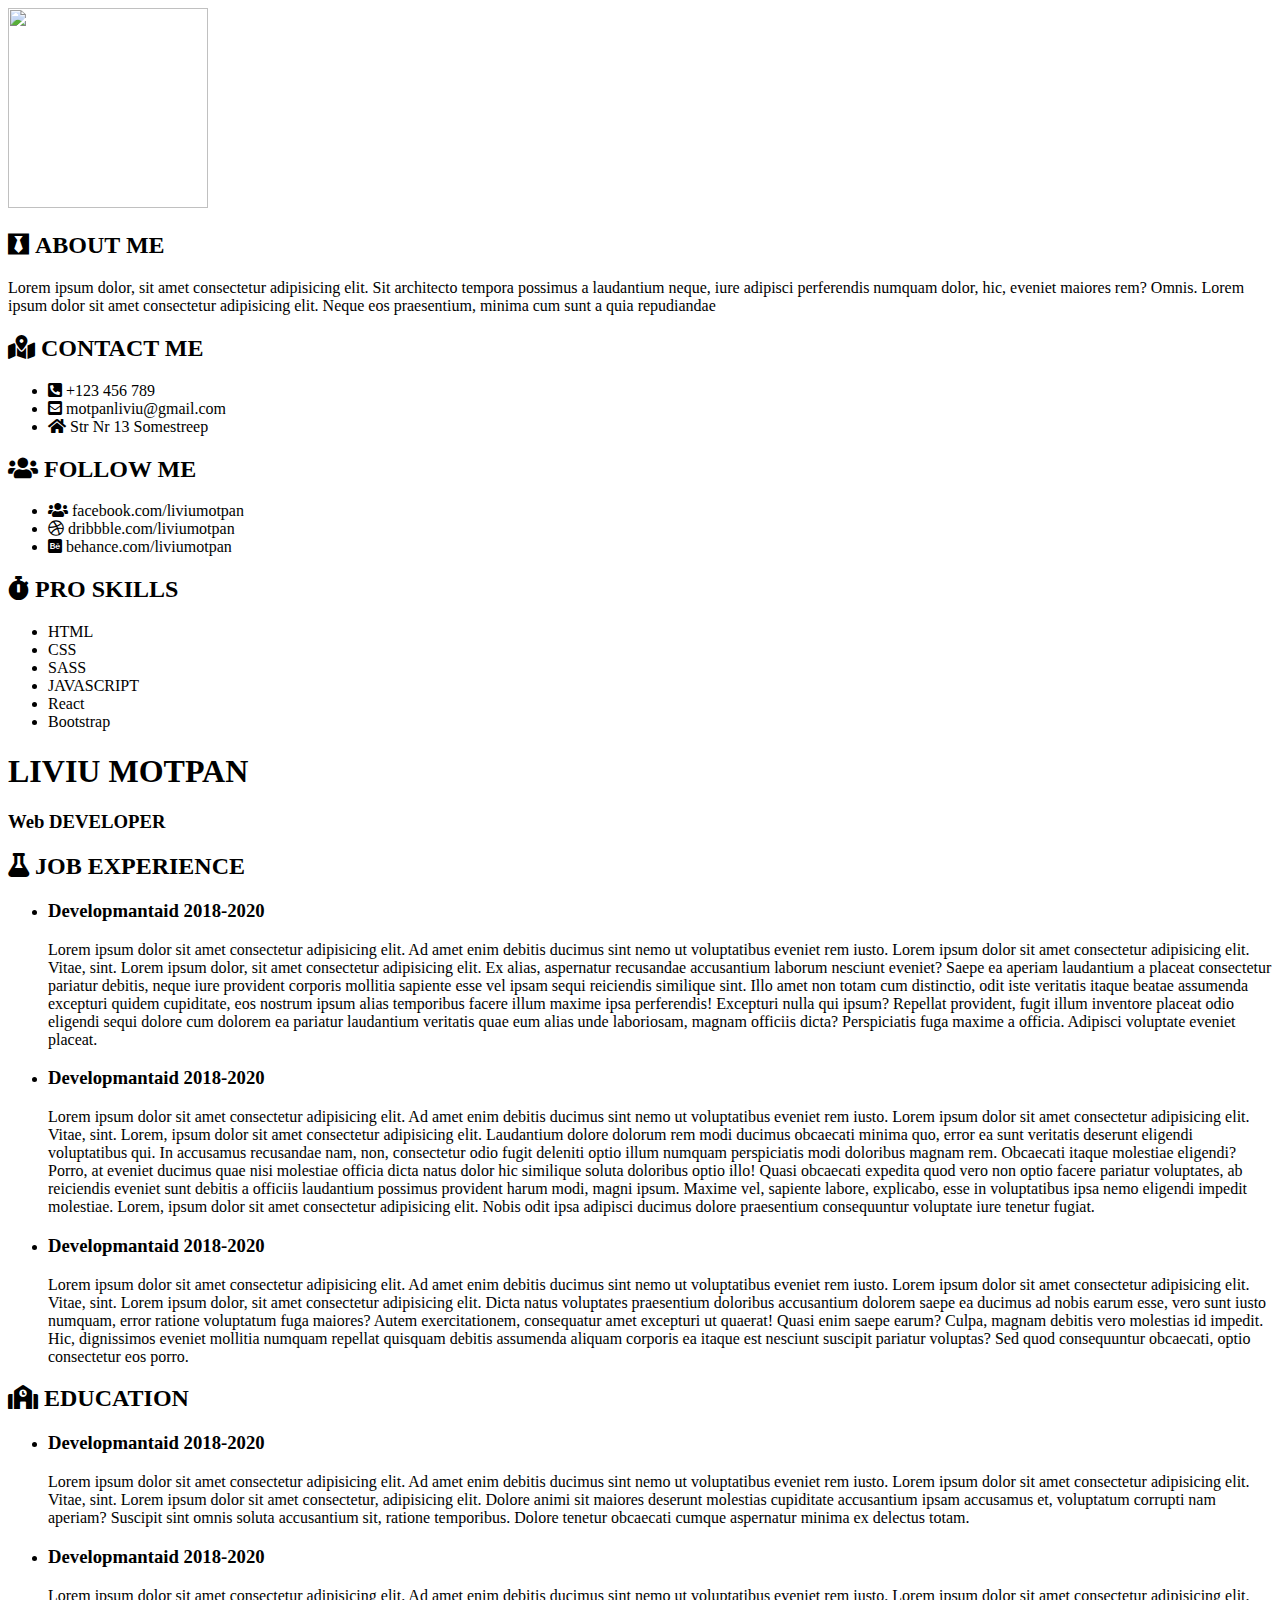
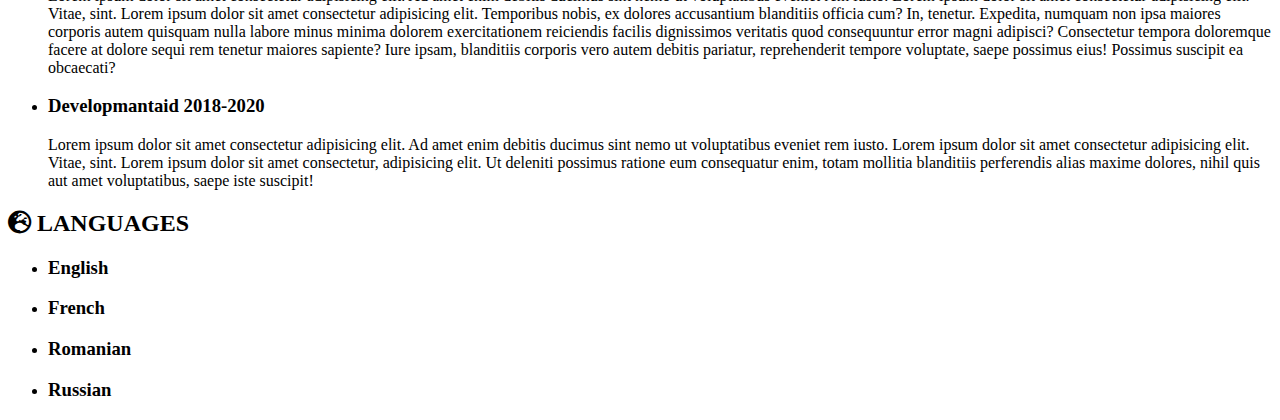
==== CV.html @ 14ce168e "Added CV.html to CV project" ====
<!DOCTYPE html>
<html lang="en">
<head>
  <meta charset="UTF-8">
  <meta http-equiv="X-UA-Compatible" content="IE=edge">
  <meta name="viewport" content="width=device-width, initial-scale=1.0">
  <link rel="preconnect" href="https://fonts.gstatic.com">
  <link href="https://fonts.googleapis.com/css2?family=Baloo+Tammudu+2&display=swap" rel="stylesheet">
  <link rel="stylesheet" href="https://cdnjs.cloudflare.com/ajax/libs/font-awesome/5.15.3/css/all.min.css" referrerpolicy="no-referrer" />
  <title>Document</title>
</head>
<body>
  <div class="part-1">
    <img src="./logo.jpg" width="200" height="200" alt="">
    <section class="about">
      <h2><i class="fab fa-black-tie"></i> <strong>ABOUT ME</strong></h2>
      <p>Lorem ipsum dolor, sit amet consectetur adipisicing elit. Sit architecto tempora possimus a laudantium neque, iure adipisci perferendis numquam dolor, hic, eveniet maiores rem? Omnis. Lorem ipsum dolor sit amet consectetur adipisicing elit. Neque eos praesentium, minima cum sunt a quia repudiandae</p>
    </section>
    <section class="contact">
      <h2><i class="fas fa-map-marked-alt"></i> <strong>CONTACT ME</strong></h2>
      <ul>
        <li><i class="fas fa-phone-square-alt"></i> <span>+123 456 789</span></li>
        <li><i class="fas fa-envelope-square"></i> <span>motpanliviu@gmail.com</span></li>
        <li><i class="fas fa-home"></i> <span>Str Nr 13 Somestreep</span></li>
      </ul>
    </section>
    <section class="follow">
      <h2><i class="fas fa-users"></i> <strong>FOLLOW ME</strong></h2>
      <ul>
        <li><i class="fas fa-users"></i> <a>facebook.com/liviumotpan</a></li>
        <li><i class="fab fa-dribbble"></i> <a>dribbble.com/liviumotpan</a></li>
        <li><i class="fab fa-behance-square"></i> <a>behance.com/liviumotpan</a></li>
      </ul>
    </section>
    <section class="skills">
      <h2><i class="fas fa-stopwatch"></i> <strong>PRO SKILLS</strong></h2>
      <ul>
        <li>
          HTML
          <div class="skill skill-html">
            <div class="active"></div>
            <div class="inactive"></div>
          </div>
        </li>
        <li>
          CSS
          <div class="skill-css skill">
            <div class="active"></div>
            <div class="inactive"></div>
          </div>
        </li>
        <li>
          SASS
          <div class="skill-sass skill">
            <div class="active"></div>
            <div class="inactive"></div>
          </div>
        </li>
        <li>
          JAVASCRIPT
          <div class="skill-js skill">
            <div class="active"></div>
            <div class="inactive"></div>
          </div>
        </li>
        <li>
          React
          <div class="skill-react skill">
            <div class="active"></div>
            <div class="inactive"></div>
          </div>
        </li>
        <li>
          Bootstrap
          <div class="skill-bootstrap skill">
            <div class="active"></div>
            <div class="inactive"></div>
          </div>
        </li>
      </ul>
    </section>
  </div>
  <div class="part-2">
    <header class="name-job">
      <h1>LIVIU MOTPAN</h1>
      <h3>Web DEVELOPER</h3>
    </header>
    <section class="experiences">
      <h2><i class="fas fa-flask"></i> <strong>JOB EXPERIENCE</strong></h2>
      <ul>
        <li>
          <div class="job">
            <h3><span>Developmantaid</span> 2018-2020</h3>
            <p>Lorem ipsum dolor sit amet consectetur adipisicing elit. Ad amet enim debitis ducimus sint nemo ut voluptatibus eveniet rem iusto. Lorem ipsum dolor sit amet consectetur adipisicing elit. Vitae, sint. Lorem ipsum dolor, sit amet consectetur adipisicing elit. Ex alias, aspernatur recusandae accusantium laborum nesciunt eveniet? Saepe ea aperiam laudantium a placeat consectetur pariatur debitis, neque iure provident corporis mollitia sapiente esse vel ipsam sequi reiciendis similique sint. Illo amet non totam cum distinctio, odit iste veritatis itaque beatae assumenda excepturi quidem cupiditate, eos nostrum ipsum alias temporibus facere illum maxime ipsa perferendis! Excepturi nulla qui ipsum? Repellat provident, fugit illum inventore placeat odio eligendi sequi dolore cum dolorem ea pariatur laudantium veritatis quae eum alias unde laboriosam, magnam officiis dicta? Perspiciatis fuga maxime a officia. Adipisci voluptate eveniet placeat.</p>
          </div>
        </li>
        <li>
          <div class="job">
            <h3><span>Developmantaid</span> 2018-2020</h3>
            <p>Lorem ipsum dolor sit amet consectetur adipisicing elit. Ad amet enim debitis ducimus sint nemo ut voluptatibus eveniet rem iusto. Lorem ipsum dolor sit amet consectetur adipisicing elit. Vitae, sint. Lorem, ipsum dolor sit amet consectetur adipisicing elit. Laudantium dolore dolorum rem modi ducimus obcaecati minima quo, error ea sunt veritatis deserunt eligendi voluptatibus qui. In accusamus recusandae nam, non, consectetur odio fugit deleniti optio illum numquam perspiciatis modi doloribus magnam rem. Obcaecati itaque molestiae eligendi? Porro, at eveniet ducimus quae nisi molestiae officia dicta natus dolor hic similique soluta doloribus optio illo! Quasi obcaecati expedita quod vero non optio facere pariatur voluptates, ab reiciendis eveniet sunt debitis a officiis laudantium possimus provident harum modi, magni ipsum. Maxime vel, sapiente labore, explicabo, esse in voluptatibus ipsa nemo eligendi impedit molestiae. Lorem, ipsum dolor sit amet consectetur adipisicing elit. Nobis odit ipsa adipisci ducimus dolore praesentium consequuntur voluptate iure tenetur fugiat.</p>
          </div>
        </li>
        <li>
          <div class="job">
            <h3><span>Developmantaid</span> 2018-2020</h3>
            <p>Lorem ipsum dolor sit amet consectetur adipisicing elit. Ad amet enim debitis ducimus sint nemo ut voluptatibus eveniet rem iusto. Lorem ipsum dolor sit amet consectetur adipisicing elit. Vitae, sint. Lorem ipsum dolor, sit amet consectetur adipisicing elit. Dicta natus voluptates praesentium doloribus accusantium dolorem saepe ea ducimus ad nobis earum esse, vero sunt iusto numquam, error ratione voluptatum fuga maiores? Autem exercitationem, consequatur amet excepturi ut quaerat! Quasi enim saepe earum? Culpa, magnam debitis vero molestias id impedit. Hic, dignissimos eveniet mollitia numquam repellat quisquam debitis assumenda aliquam corporis ea itaque est nesciunt suscipit pariatur voluptas? Sed quod consequuntur obcaecati, optio consectetur eos porro.</p>
          </div>
        </li>
      </ul>
    </section>
    <section class="education">
      <h2><i class="fas fa-school"></i> <strong>EDUCATION</strong></h2>
      <ul>
        <li>
          <div class="job">
            <h3><span>Developmantaid</span> 2018-2020</h3>
            <p>Lorem ipsum dolor sit amet consectetur adipisicing elit. Ad amet enim debitis ducimus sint nemo ut voluptatibus eveniet rem iusto. Lorem ipsum dolor sit amet consectetur adipisicing elit. Vitae, sint. Lorem ipsum dolor sit amet consectetur, adipisicing elit. Dolore animi sit maiores deserunt molestias cupiditate accusantium ipsam accusamus et, voluptatum corrupti nam aperiam? Suscipit sint omnis soluta accusantium sit, ratione temporibus. Dolore tenetur obcaecati cumque aspernatur minima ex delectus totam.</p>
          </div>
        </li>
        <li>
          <div class="job">
            <h3><span>Developmantaid</span> 2018-2020</h3>
            <p>Lorem ipsum dolor sit amet consectetur adipisicing elit. Ad amet enim debitis ducimus sint nemo ut voluptatibus eveniet rem iusto. Lorem ipsum dolor sit amet consectetur adipisicing elit. Vitae, sint. Lorem ipsum dolor sit amet consectetur adipisicing elit. Temporibus nobis, ex dolores accusantium blanditiis officia cum? In, tenetur. Expedita, numquam non ipsa maiores corporis autem quisquam nulla labore minus minima dolorem exercitationem reiciendis facilis dignissimos veritatis quod consequuntur error magni adipisci? Consectetur tempora doloremque facere at dolore sequi rem tenetur maiores sapiente? Iure ipsam, blanditiis corporis vero autem debitis pariatur, reprehenderit tempore voluptate, saepe possimus eius! Possimus suscipit ea obcaecati?</p>
          </div>
        </li>
        <li>
          <div class="job">
            <h3><span>Developmantaid</span> 2018-2020</h3>
            <p>Lorem ipsum dolor sit amet consectetur adipisicing elit. Ad amet enim debitis ducimus sint nemo ut voluptatibus eveniet rem iusto. Lorem ipsum dolor sit amet consectetur adipisicing elit. Vitae, sint. Lorem ipsum dolor sit amet consectetur, adipisicing elit. Ut deleniti possimus ratione eum consequatur enim, totam mollitia blanditiis perferendis alias maxime dolores, nihil quis aut amet voluptatibus, saepe iste suscipit!</p>
          </div>
        </li>
      </ul>
    </section>
    <section class="languages">
      <h2><i class="fas fa-globe-europe"></i> <strong>LANGUAGES</strong></h2>
      <ul>
        <li>
          <div class="language-english language">
            <h3>English</h3>
            <div class="bar">
              <div class="active"></div>
              <div class="inactive"></div>
            </div>
          </div>
        </li>
        <li>
          <div class="language-french language">
            <h3>French</h3>
            <div class="bar">
              <div class="active"></div>
              <div class="inactive"></div>
            </div>
          </div>
        </li>
        <li>
          <div class="language-romanian language">
            <h3>Romanian</h3>
            <div class="bar">
              <div class="active"></div>
              <div class="inactive"></div>
            </div>
          </div>
        </li>
        <li>
          <div class="language-russian language">
            <h3>Russian</h3>
            <div class="bar">
              <div class="active"></div>
              <div class="inactive"></div>
            </div>
          </div>
        </li>
      </ul>
    </section>
  </div>
</body>
</html>
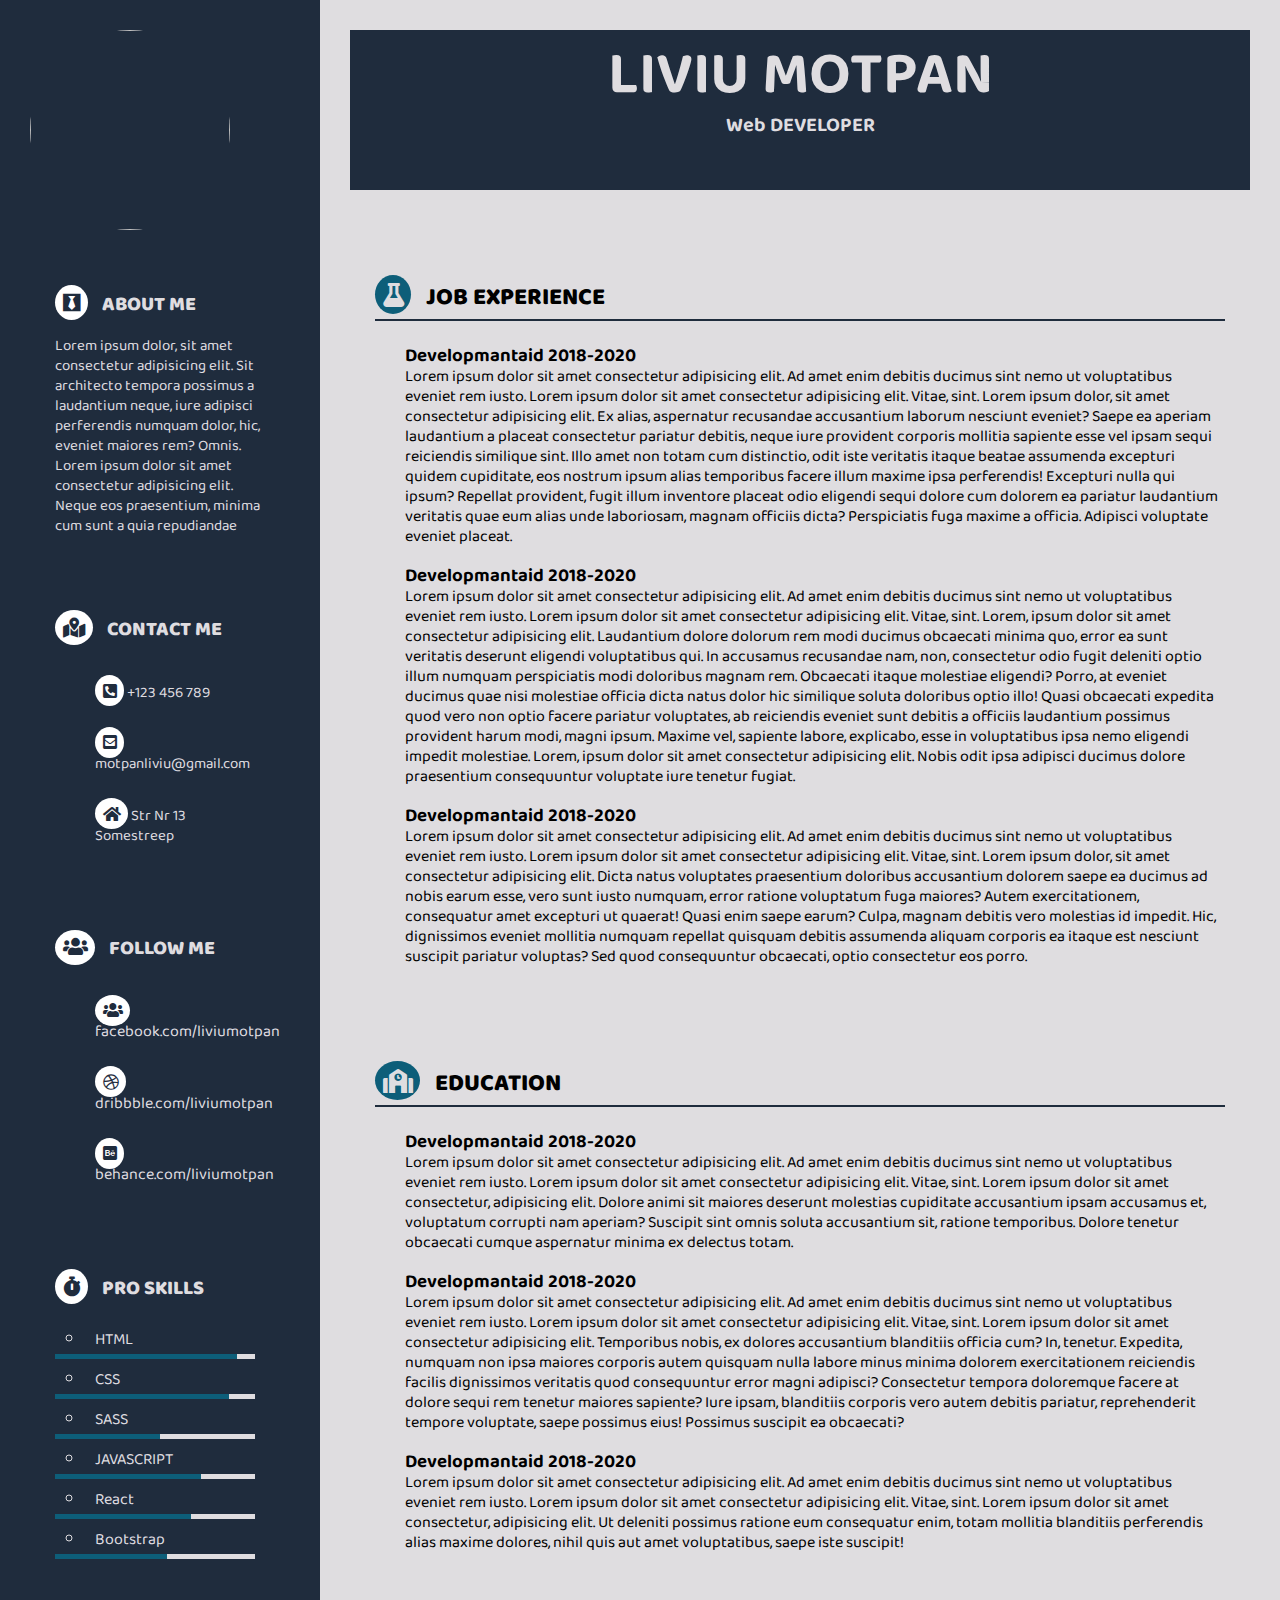
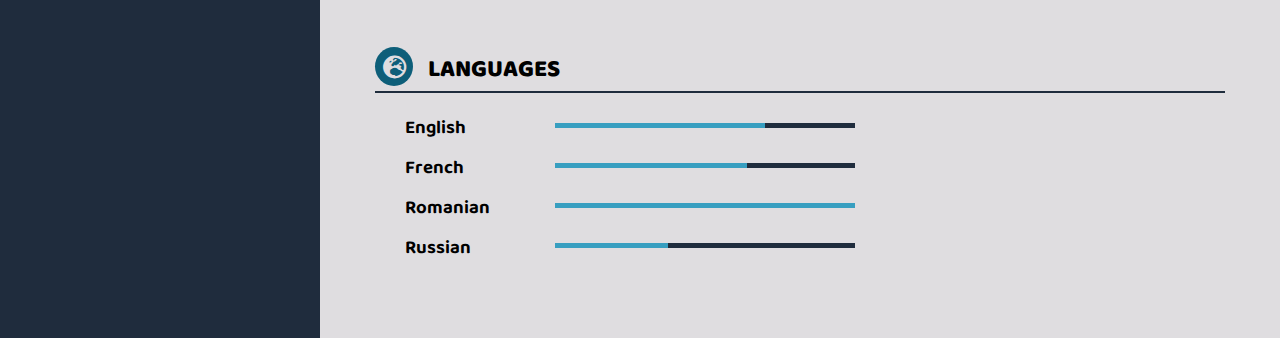
==== commit 5e4e898c: "Modified CV.html and Added a new file to project" ====
--- a/CV.html
+++ b/CV.html
@@ -5,6 +5,7 @@
   <meta http-equiv="X-UA-Compatible" content="IE=edge">
   <meta name="viewport" content="width=device-width, initial-scale=1.0">
   <link rel="preconnect" href="https://fonts.gstatic.com">
+  <link rel="stylesheet" href="style.css">
   <link href="https://fonts.googleapis.com/css2?family=Baloo+Tammudu+2&display=swap" rel="stylesheet">
   <link rel="stylesheet" href="https://cdnjs.cloudflare.com/ajax/libs/font-awesome/5.15.3/css/all.min.css" referrerpolicy="no-referrer" />
   <title>Document</title>
--- a/style.css
+++ b/style.css
@@ -0,0 +1,149 @@
+* {
+  margin: 0;
+  padding: 0;
+  box-sizing: border-box;
+}
+
+body {
+  display: flex;
+  font-family: 'Baloo Tammudu 2', cursive;
+  line-height: 20px;
+}
+
+.part-1 {
+  width: 25%;
+  padding: 30px;
+  background-color: #1F2C3D;
+  color: #DFDDE0;
+}
+.part-2 {
+  width: 75%;
+  background: #DFDDE0;
+  padding: 30px;
+}
+img {
+  border-radius: 50%;
+}
+.part-1 i {
+  background: white;
+  padding: 7.5px;
+  border-radius: 50%;
+  color: #1F2C3D;
+}
+section h2 strong {
+  padding: 10px;
+}
+.about h2 {
+  width: 80%;
+}
+section {
+  padding: 25px;
+}
+section h2 {
+  padding: 20px 0;
+}
+
+.part-1 p ,.part-1 span {
+  font-size: 15px;
+}
+ ul {
+  padding: 0 0 0 30px;
+  list-style: none;
+}
+.part-1 ul li {
+  padding: 10px;
+}
+.part-1 h2 {
+  font-size: 20px;
+}
+.skills ul {
+  list-style: circle;
+}
+.skill {
+  display: flex;
+  width: 200px;
+  height: 5px;
+  background-color: #DFDDE0;
+  float: right;
+}
+.skill-html .active {
+  width: 182px;
+  background-color: #0D5E79;
+}
+.skill-css .active {
+  width: 174px;
+  background-color: #0D5E79;
+}
+.skill-sass .active {
+  width: 105px;
+  background-color: #0D5E79;
+}
+.skill-js .active {
+  width: 146px;
+  background-color: #0D5E79;
+}
+.skill-react .active {
+  width: 136px;
+  background-color: #0D5E79;
+}
+.skill-bootstrap .active {
+  width: 112px;
+  background-color: #0D5E79;
+}
+.name-job {
+  background-color: #1F2C3D;
+  padding: 50px;
+  color: #DFDDE0;
+  text-align: center;
+  margin-bottom: 40px;
+}
+.name-job h1 {
+  font-size: 60px;
+  margin-bottom: 20px;
+}
+.name-job h3 {
+  font-size: 20px;
+}
+.part-2 i {
+  background-color: #0D5E79;
+  padding: 7.5px;
+  color: #DFDDE0;
+  border-radius: 50%;
+}
+.part-2 section h2 {
+  border-bottom: 2px solid #1F2C3D;
+  padding-bottom: 5px;
+  margin-bottom: 30px;
+}
+
+.part-2 ul li {
+  margin-bottom: 20px;
+  list-style: none;
+}
+.languages .language .bar{
+  background: #1F2C3D;
+  display: flex;
+  width: 300px;
+  height: 5px;
+}
+.language {
+  display: flex;
+}
+.language h3 {
+  width: 150px;
+}
+.language .active{
+  background-color: #379ec0;
+}
+.language-english .active{
+  width: 210px;
+}
+.language-french .active{
+  width: 192px;
+}
+.language-romanian .active{
+  width: 300px;
+}
+.language-russian .active{
+  width: 113px;
+}
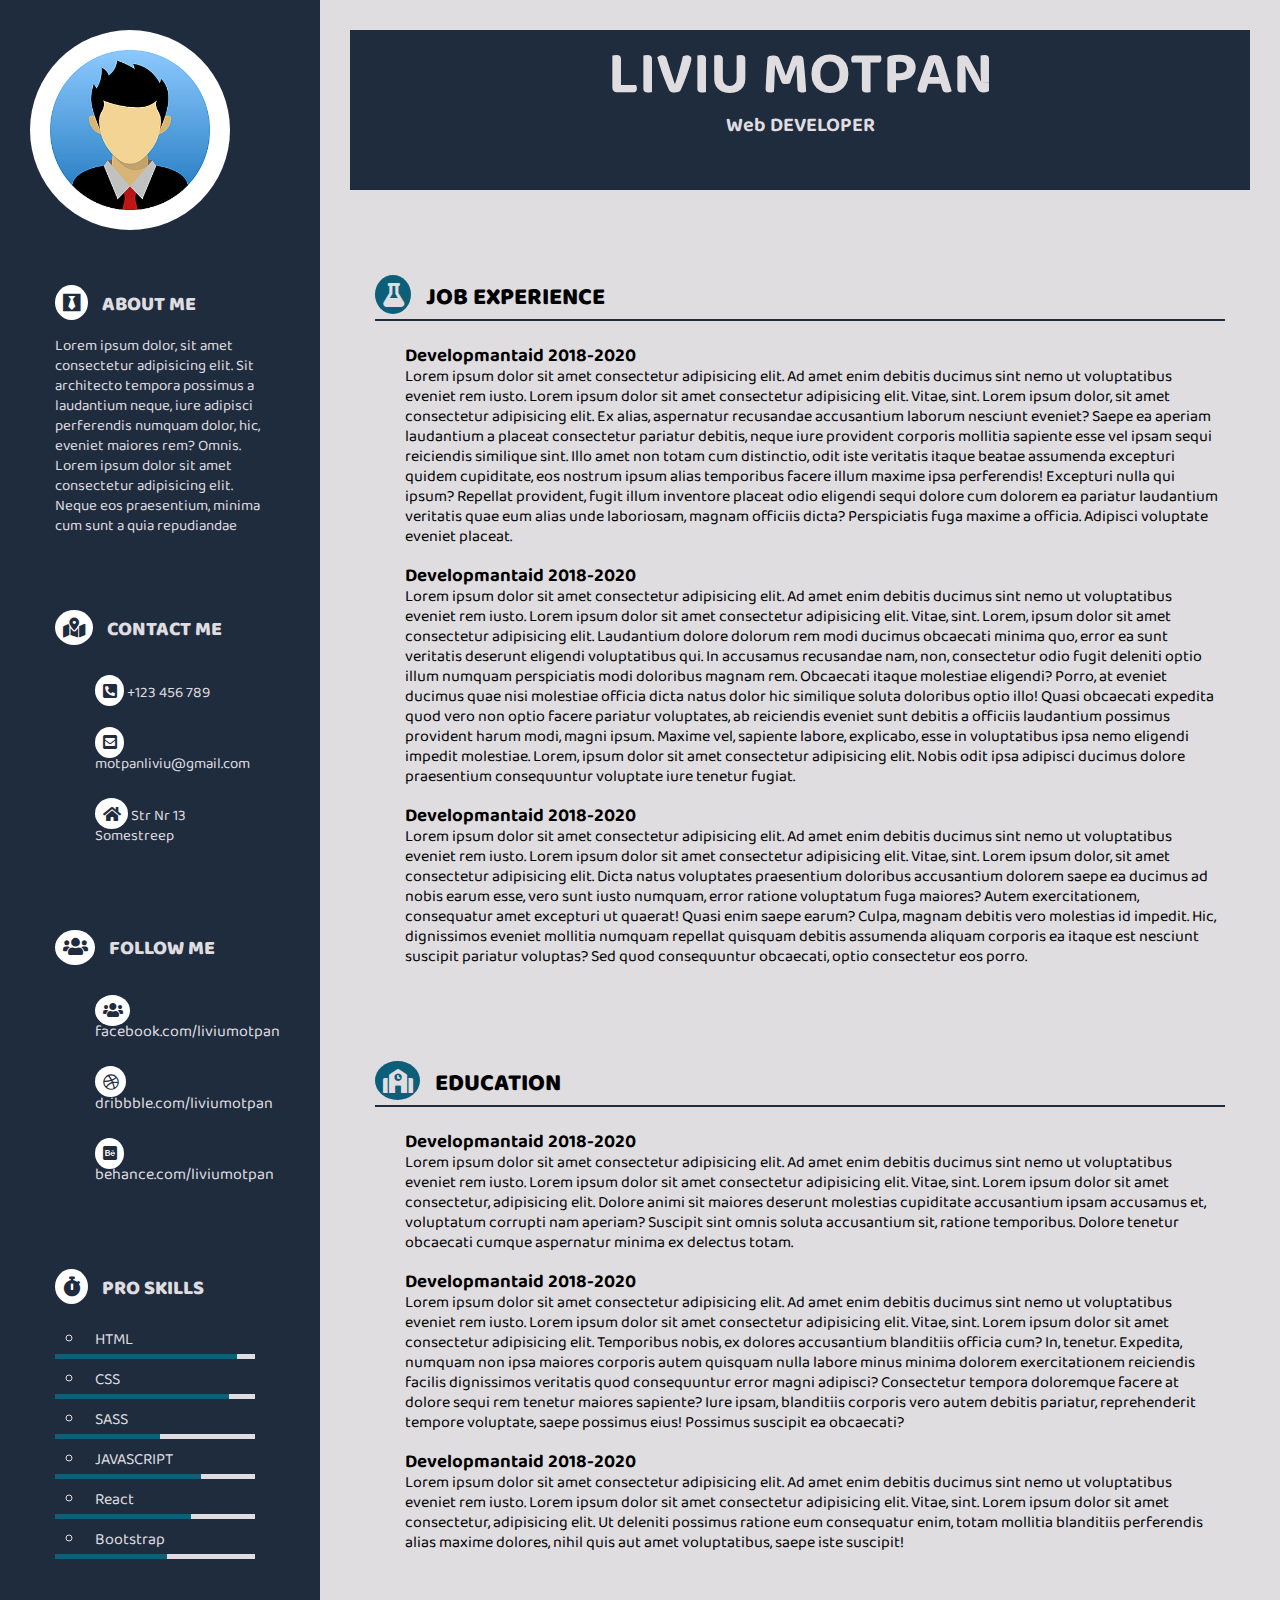
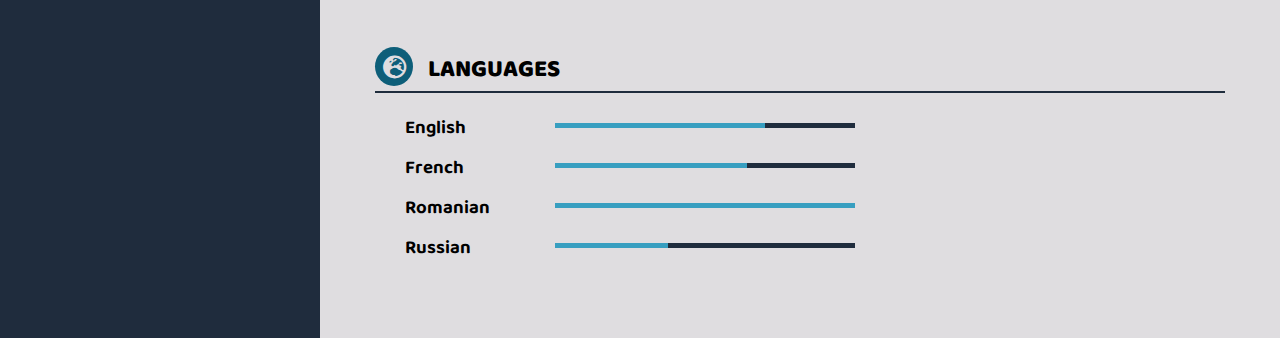
==== commit 0c5e4b16: "Corected the inline styinling." ====
--- a/CV.html
+++ b/CV.html
@@ -12,7 +12,7 @@
 </head>
 <body>
   <div class="part-1">
-    <img src="./logo.jpg" width="200" height="200" alt="">
+    <img src="./logo.jpg" alt="">
     <section class="about">
       <h2><i class="fab fa-black-tie"></i> <strong>ABOUT ME</strong></h2>
       <p>Lorem ipsum dolor, sit amet consectetur adipisicing elit. Sit architecto tempora possimus a laudantium neque, iure adipisci perferendis numquam dolor, hic, eveniet maiores rem? Omnis. Lorem ipsum dolor sit amet consectetur adipisicing elit. Neque eos praesentium, minima cum sunt a quia repudiandae</p>
--- a/style.css
+++ b/style.css
@@ -2,6 +2,11 @@
   margin: 0;
   padding: 0;
   box-sizing: border-box;
+}
+
+img {
+  width: 200px;
+  height:200px;
 }
 
 body {
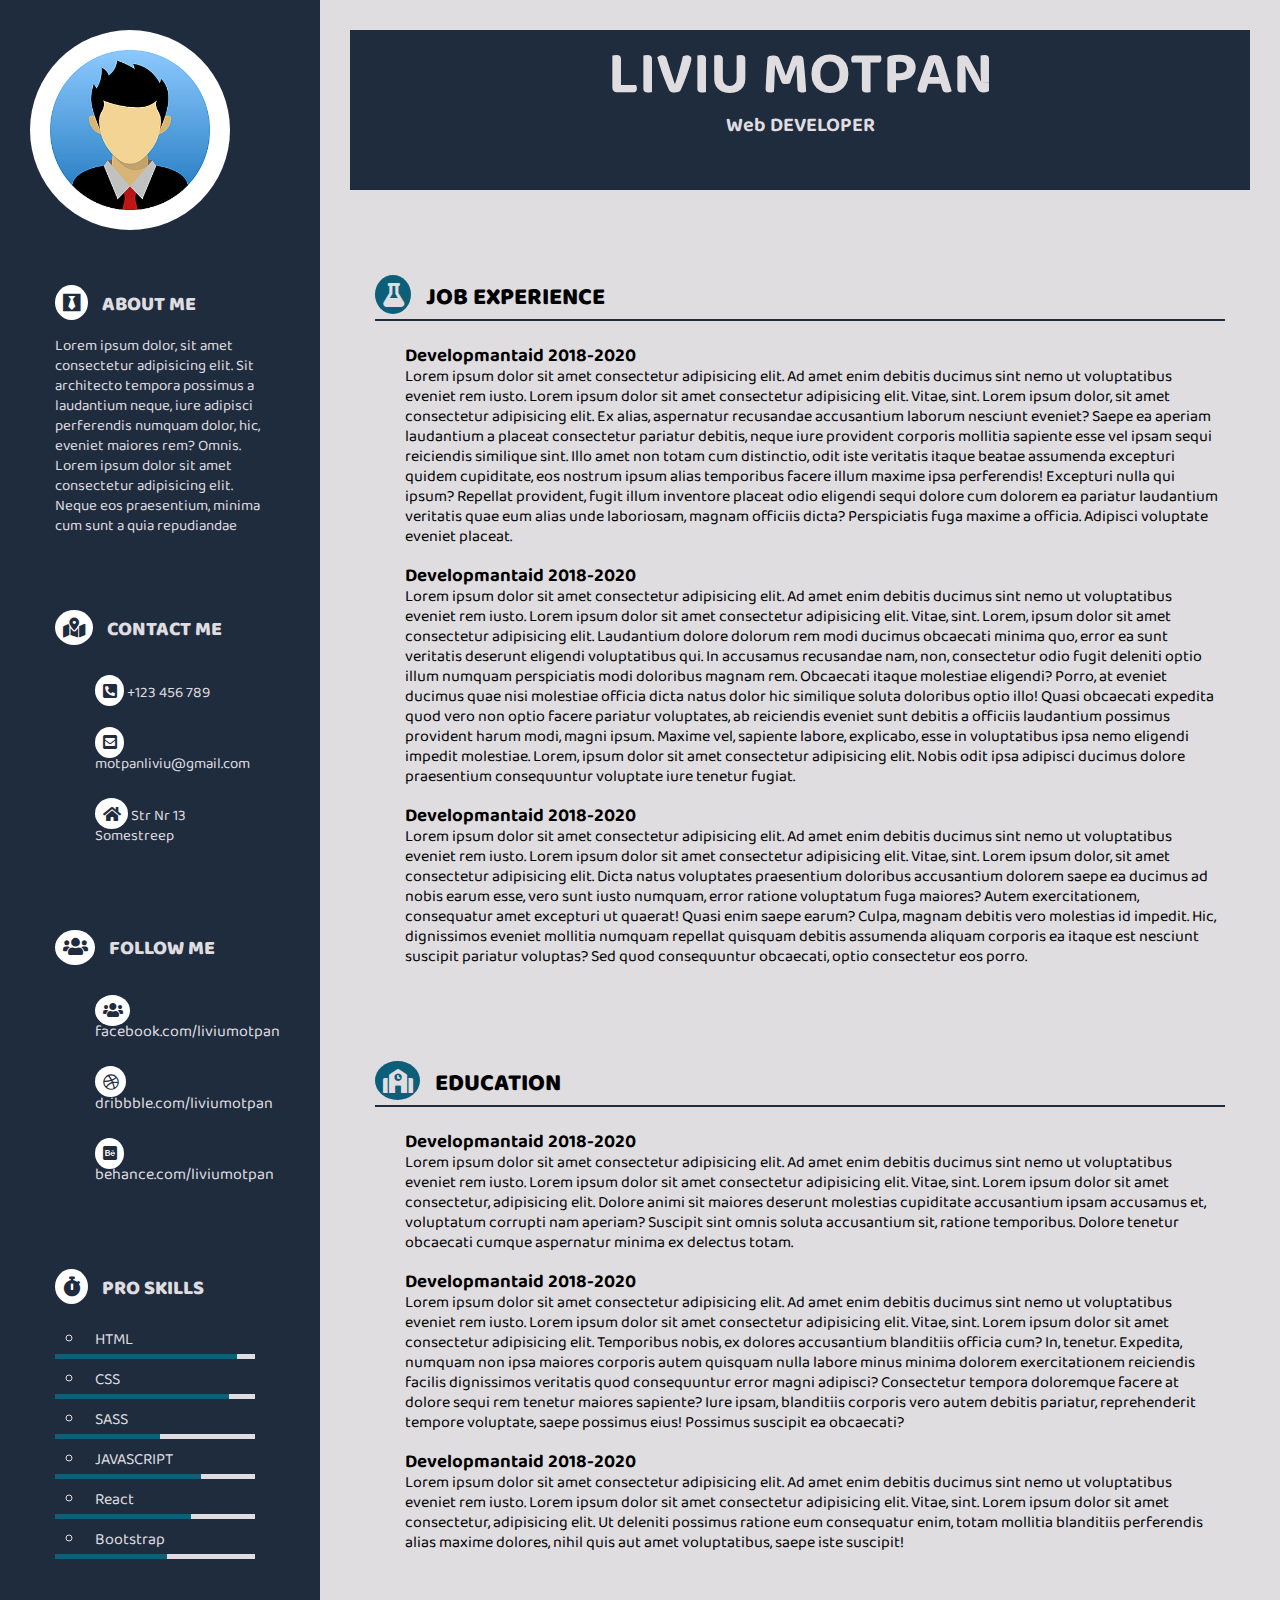
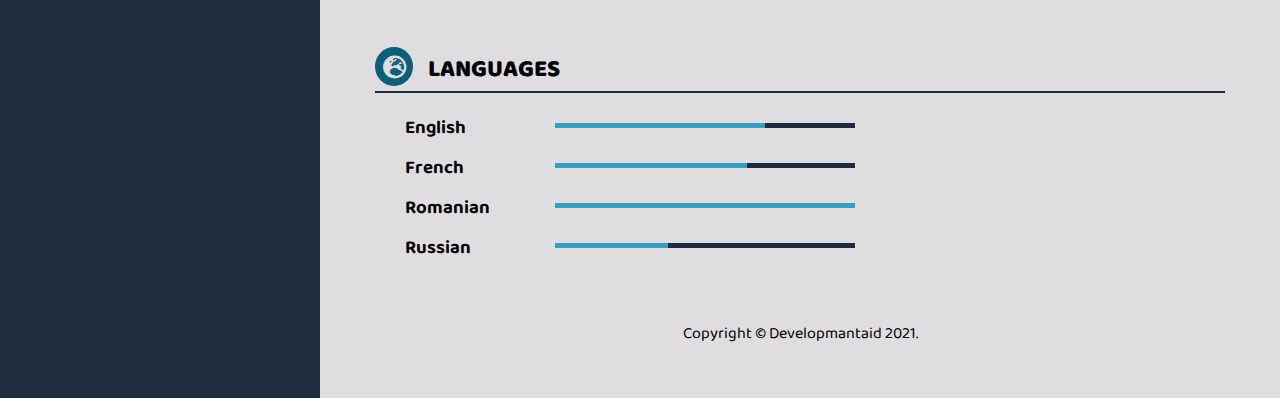
==== commit ae6ea644: "Added footer to the project" ====
--- a/CV.html
+++ b/CV.html
@@ -173,6 +173,9 @@
         </li>
       </ul>
     </section>
+    <footer>
+      <p>Copyright &copy; Developmantaid 2021.</p>
+    </footer>
   </div>
 </body>
 </html>
--- a/style.css
+++ b/style.css
@@ -152,3 +152,7 @@
 .language-russian .active{
   width: 113px;
 }
+footer {
+  padding: 20px;
+  text-align: center;
+}
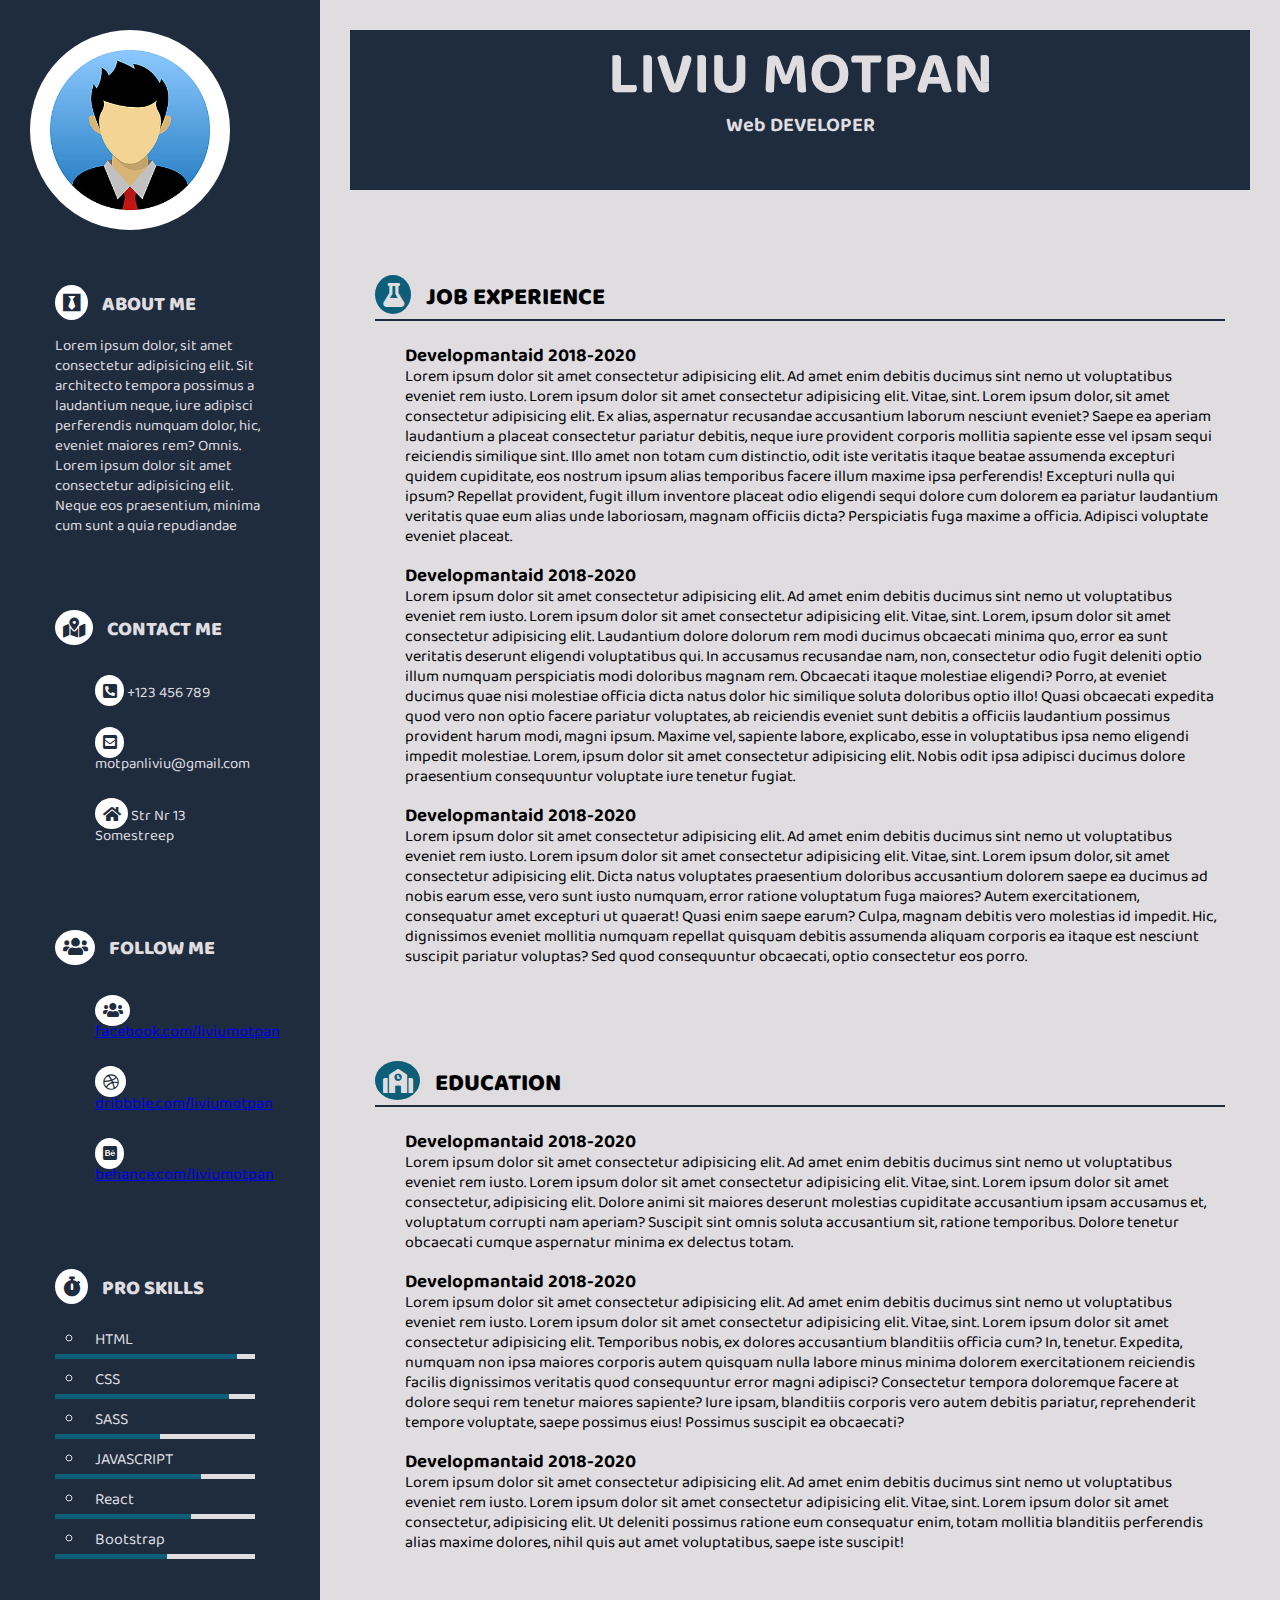
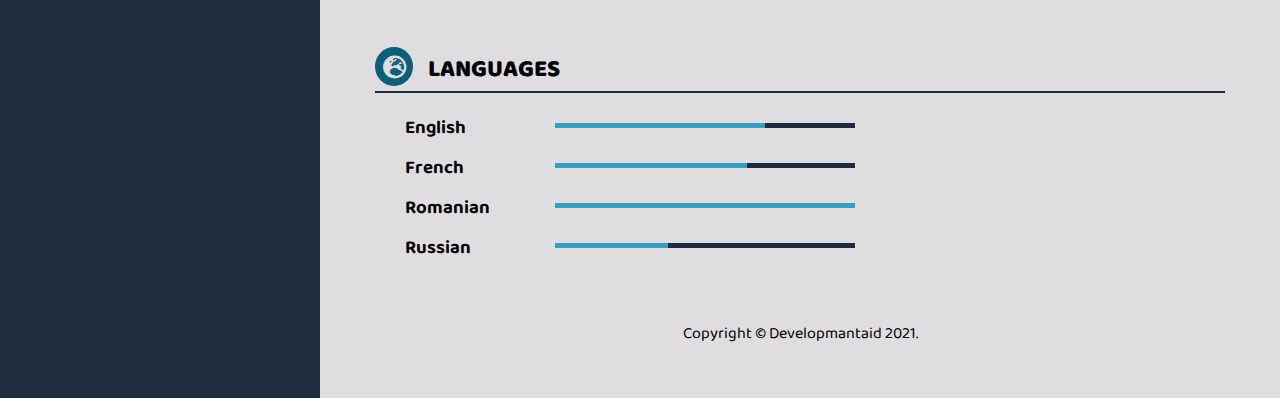
==== commit 69401381: "Puted the links in CV." ====
--- a/CV.html
+++ b/CV.html
@@ -8,7 +8,7 @@
   <link rel="stylesheet" href="style.css">
   <link href="https://fonts.googleapis.com/css2?family=Baloo+Tammudu+2&display=swap" rel="stylesheet">
   <link rel="stylesheet" href="https://cdnjs.cloudflare.com/ajax/libs/font-awesome/5.15.3/css/all.min.css" referrerpolicy="no-referrer" />
-  <title>Document</title>
+  <title>CV</title>
 </head>
 <body>
   <div class="part-1">
@@ -28,9 +28,9 @@
     <section class="follow">
       <h2><i class="fas fa-users"></i> <strong>FOLLOW ME</strong></h2>
       <ul>
-        <li><i class="fas fa-users"></i> <a>facebook.com/liviumotpan</a></li>
-        <li><i class="fab fa-dribbble"></i> <a>dribbble.com/liviumotpan</a></li>
-        <li><i class="fab fa-behance-square"></i> <a>behance.com/liviumotpan</a></li>
+        <li><i class="fas fa-users"></i> <a href="https://www.facebook.com/d">facebook.com/liviumotpan</a></li>
+        <li><i class="fab fa-dribbble"></i> <a href="https://dribbble.com/">dribbble.com/liviumotpan</a></li>
+        <li><i class="fab fa-behance-square"></i> <a href="https://www.behance.net/">behance.com/liviumotpan</a></li>
       </ul>
     </section>
     <section class="skills">
--- a/style.css
+++ b/style.css
@@ -4,15 +4,15 @@
   box-sizing: border-box;
 }
 
-img {
-  width: 200px;
-  height:200px;
-}
-
 body {
   display: flex;
   font-family: 'Baloo Tammudu 2', cursive;
   line-height: 20px;
+}
+
+img {
+  width: 200px;
+  height:200px;
 }
 
 .part-1 {
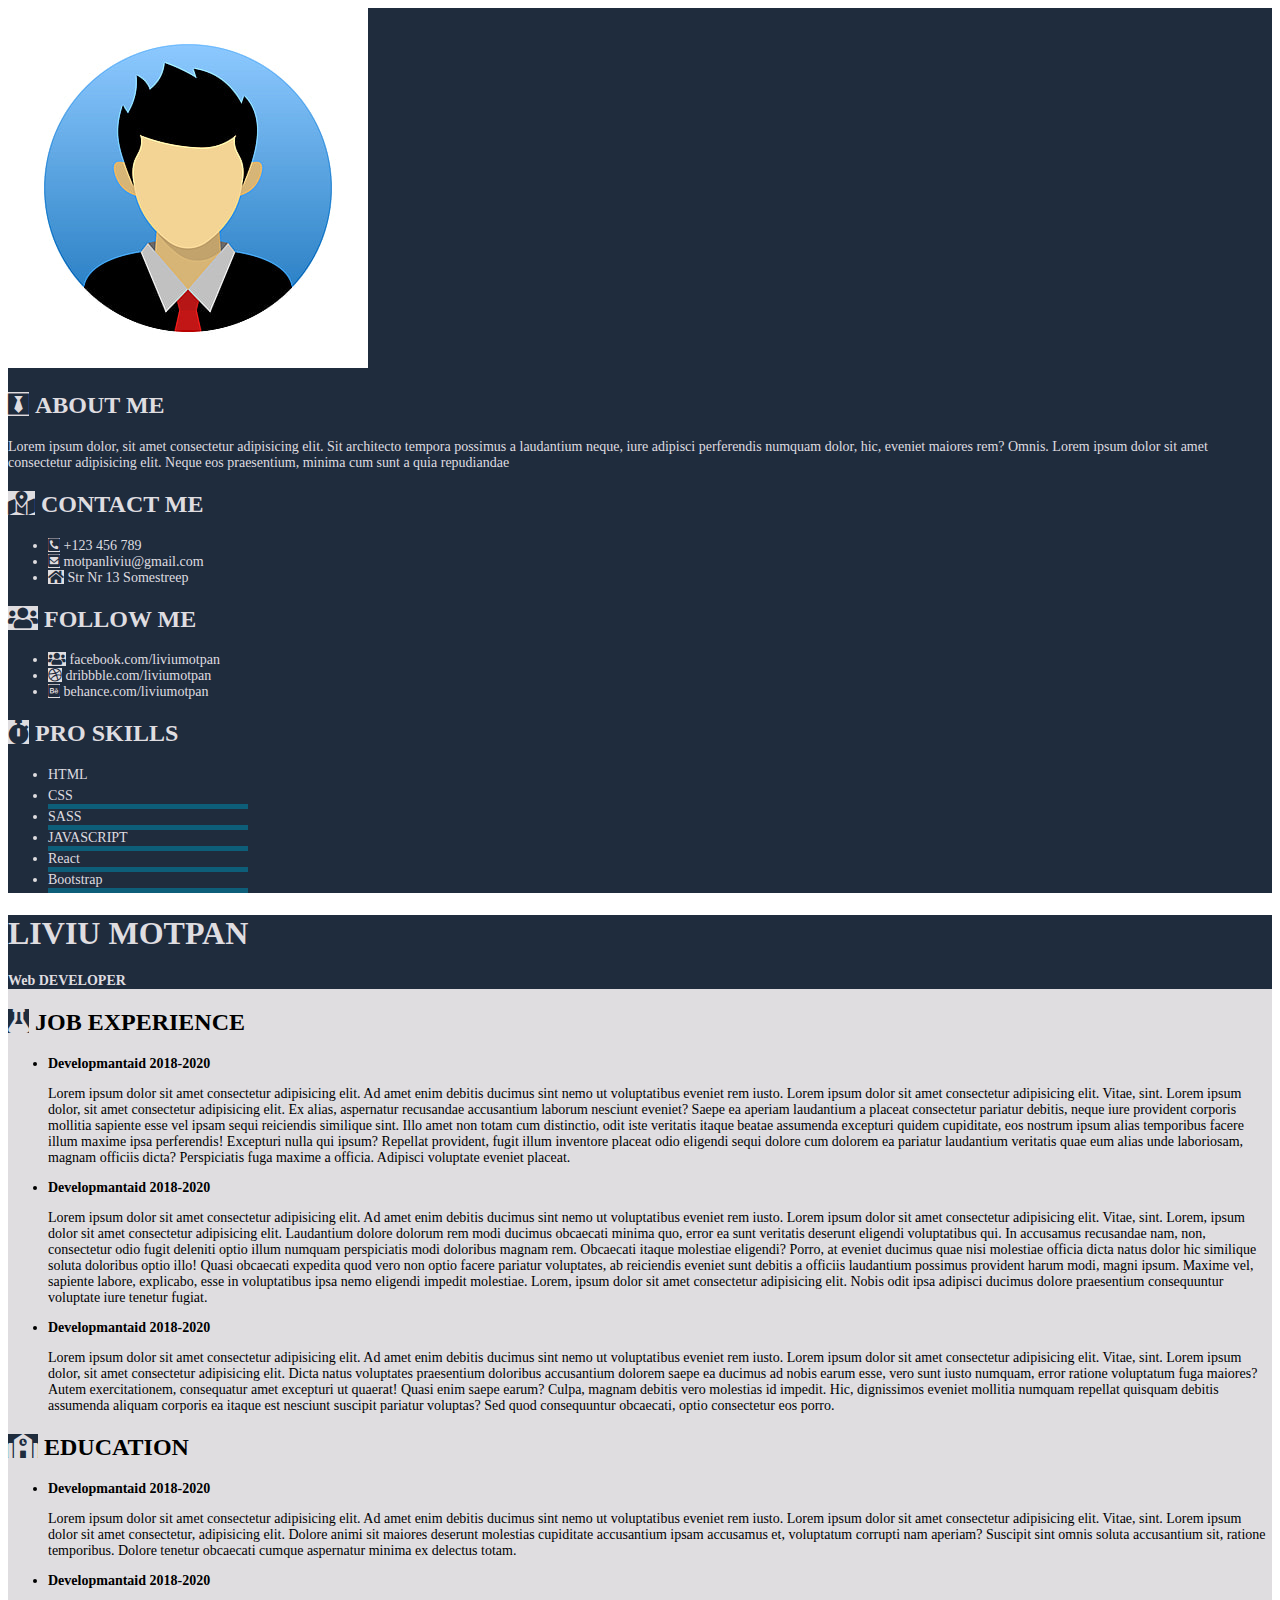
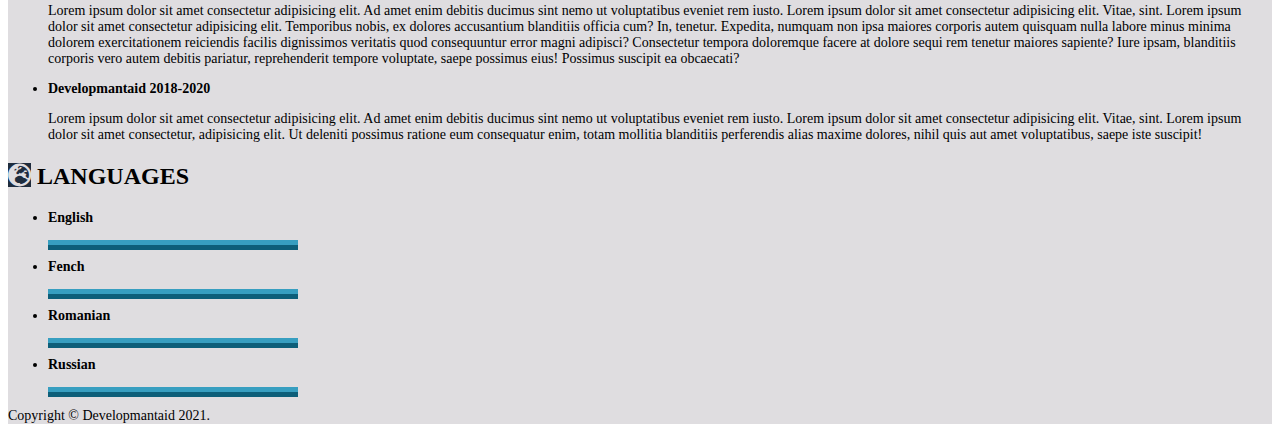
==== commit afb029da: "Update code to bootstrap code." ====
--- a/CV.html
+++ b/CV.html
@@ -5,177 +5,180 @@
   <meta http-equiv="X-UA-Compatible" content="IE=edge">
   <meta name="viewport" content="width=device-width, initial-scale=1.0">
   <link rel="preconnect" href="https://fonts.gstatic.com">
-  <link rel="stylesheet" href="style.css">
   <link href="https://fonts.googleapis.com/css2?family=Baloo+Tammudu+2&display=swap" rel="stylesheet">
   <link rel="stylesheet" href="https://cdnjs.cloudflare.com/ajax/libs/font-awesome/5.15.3/css/all.min.css" referrerpolicy="no-referrer" />
+  <link rel="stylesheet" href="style.css">
+  <link href="https://cdn.jsdelivr.net/npm/bootstrap@5.0.1/dist/css/bootstrap.min.css" rel="stylesheet" integrity="sha384-+0n0xVW2eSR5OomGNYDnhzAbDsOXxcvSN1TPprVMTNDbiYZCxYbOOl7+AMvyTG2x" crossorigin="anonymous">
+  <link rel="stylesheet" href="style.css">
   <title>CV</title>
 </head>
-<body>
-  <div class="part-1">
-    <img src="./logo.jpg" alt="">
-    <section class="about">
-      <h2><i class="fab fa-black-tie"></i> <strong>ABOUT ME</strong></h2>
+<body class="d-flex">
+  <div class="text-color4 bg-color1 p-5 pt-4">
+    <img src="./logo.jpg" class="rounded-circle w-50 pb-4" alt="">
+    <section>
+      <h2 class="fs-4"><i class="fab fa-black-tie p-2 text-color1 bg-color4 rounded-circle"></i> <strong>ABOUT ME</strong></h2>
       <p>Lorem ipsum dolor, sit amet consectetur adipisicing elit. Sit architecto tempora possimus a laudantium neque, iure adipisci perferendis numquam dolor, hic, eveniet maiores rem? Omnis. Lorem ipsum dolor sit amet consectetur adipisicing elit. Neque eos praesentium, minima cum sunt a quia repudiandae</p>
     </section>
-    <section class="contact">
-      <h2><i class="fas fa-map-marked-alt"></i> <strong>CONTACT ME</strong></h2>
-      <ul>
-        <li><i class="fas fa-phone-square-alt"></i> <span>+123 456 789</span></li>
-        <li><i class="fas fa-envelope-square"></i> <span>motpanliviu@gmail.com</span></li>
-        <li><i class="fas fa-home"></i> <span>Str Nr 13 Somestreep</span></li>
+    <section class="pt-4">
+      <h2 class="fs-4"><i class="p-2 text-color1 bg-color4 rounded-circle fas fa-map-marked-alt"></i> <strong>CONTACT ME</strong></h2>
+      <ul class="list-unstyled ps-4 pt-3">
+        <li class="pt-1"><i class="p-2 text-color1 bg-color4 rounded-circle fas fa-phone-square-alt"></i> <span>+123 456 789</span></li>
+        <li class="pt-1"><i class="p-2 text-color1 bg-color4 rounded-circle fas fa-envelope-square"></i> <span>motpanliviu@gmail.com</span></li>
+        <li class="pt-1"><i class="p-2 text-color1 bg-color4 rounded-circle fas fa-home"></i> <span>Str Nr 13 Somestreep</span></li>
       </ul>
     </section>
-    <section class="follow">
-      <h2><i class="fas fa-users"></i> <strong>FOLLOW ME</strong></h2>
-      <ul>
-        <li><i class="fas fa-users"></i> <a href="https://www.facebook.com/d">facebook.com/liviumotpan</a></li>
-        <li><i class="fab fa-dribbble"></i> <a href="https://dribbble.com/">dribbble.com/liviumotpan</a></li>
-        <li><i class="fab fa-behance-square"></i> <a href="https://www.behance.net/">behance.com/liviumotpan</a></li>
+    <section class="pt-4">
+      <h2 class="fs-4"><i class="p-2 text-color1 bg-color4 rounded-circle fas fa-users"></i> <strong>FOLLOW ME</strong></h2>
+      <ul class="list-unstyled ps-4 pt-3">
+        <li class="pt-1"><i class="p-2 text-color1 bg-color4 rounded-circle fas fa-users"></i> <a>facebook.com/liviumotpan</a></li>
+        <li class="pt-1"><i class="p-2 text-color1 bg-color4 rounded-circle fab fa-dribbble"></i> <a>dribbble.com/liviumotpan</a></li>
+        <li class="pt-1"><i class="p-2 text-color1 bg-color4 rounded-circle fab fa-behance-square"></i> <a>behance.com/liviumotpan</a></li>
       </ul>
     </section>
-    <section class="skills">
-      <h2><i class="fas fa-stopwatch"></i> <strong>PRO SKILLS</strong></h2>
-      <ul>
-        <li>
+    <section  class="pt-4">
+      <h2 class="fs-4"><i class="p-2 text-color1 bg-color4 rounded-circle fas fa-stopwatch"></i> <strong>PRO SKILLS</strong></h2>
+      <ul class="ul ps-4 pt-3">
+        <li class="d-flex justify-content-between align-items-center">
           HTML
-          <div class="skill skill-html">
-            <div class="active"></div>
-            <div class="inactive"></div>
+          <div class="d-flex ">
+            <div class="w-75 bg-color2"></div>
+            <div class="w-25 bg-color4"></div>
           </div>
         </li>
-        <li>
+        <li class="d-flex justify-content-between align-items-center">
           CSS
-          <div class="skill-css skill">
-            <div class="active"></div>
-            <div class="inactive"></div>
+          <div class="d-flex bg-color2">
+            <div class="w-75 bg-color2"></div>
+            <div class="w-25 bg-color4"></div>
           </div>
         </li>
-        <li>
+        <li class="d-flex justify-content-between align-items-center">
           SASS
-          <div class="skill-sass skill">
-            <div class="active"></div>
-            <div class="inactive"></div>
+          <div class="d-flex bg-color2">
+            <div class="w-25 bg-color2"></div>
+            <div class="w-75 bg-color4"></div>
           </div>
         </li>
-        <li>
+        <li class="d-flex justify-content-between align-items-center">
           JAVASCRIPT
-          <div class="skill-js skill">
-            <div class="active"></div>
-            <div class="inactive"></div>
+          <div class="d-flex bg-color2">
+            <div class="w-75 bg-color2"></div>
+            <div class="w-25 bg-color4"></div>
           </div>
         </li>
-        <li>
+        <li class="d-flex justify-content-between align-items-center">
           React
-          <div class="skill-react skill">
-            <div class="active"></div>
-            <div class="inactive"></div>
+          <div class="d-flex bg-color2">
+            <div class="w-25 bg-color2"></div>
+            <div class="w-75 bg-color4"></div>
           </div>
         </li>
-        <li>
+        <li class="d-flex justify-content-between align-items-center">
           Bootstrap
-          <div class="skill-bootstrap skill">
-            <div class="active"></div>
-            <div class="inactive"></div>
+          <div class="d-flex bg-color2">
+            <div class="w-75 bg-color2"></div>
+            <div class="w-25 bg-color4"></div>
           </div>
         </li>
       </ul>
     </section>
   </div>
-  <div class="part-2">
-    <header class="name-job">
+  <div class="p-5 pt-3 bg-color4">
+    <header class="bg-color1 p-5 text-color4 text-center" >
       <h1>LIVIU MOTPAN</h1>
       <h3>Web DEVELOPER</h3>
     </header>
-    <section class="experiences">
-      <h2><i class="fas fa-flask"></i> <strong>JOB EXPERIENCE</strong></h2>
-      <ul>
+    <section class="pt-3">
+      <h2 class="fs-4 pb-2 border-bottom border-2 border-dark"><i class="fas fa-flask p-2 text-color4 bg-color1 rounded-circle"></i> <strong>JOB EXPERIENCE</strong></h2>
+      <ul class="list-unstyled ps-4">
         <li>
-          <div class="job">
+          <div>
             <h3><span>Developmantaid</span> 2018-2020</h3>
             <p>Lorem ipsum dolor sit amet consectetur adipisicing elit. Ad amet enim debitis ducimus sint nemo ut voluptatibus eveniet rem iusto. Lorem ipsum dolor sit amet consectetur adipisicing elit. Vitae, sint. Lorem ipsum dolor, sit amet consectetur adipisicing elit. Ex alias, aspernatur recusandae accusantium laborum nesciunt eveniet? Saepe ea aperiam laudantium a placeat consectetur pariatur debitis, neque iure provident corporis mollitia sapiente esse vel ipsam sequi reiciendis similique sint. Illo amet non totam cum distinctio, odit iste veritatis itaque beatae assumenda excepturi quidem cupiditate, eos nostrum ipsum alias temporibus facere illum maxime ipsa perferendis! Excepturi nulla qui ipsum? Repellat provident, fugit illum inventore placeat odio eligendi sequi dolore cum dolorem ea pariatur laudantium veritatis quae eum alias unde laboriosam, magnam officiis dicta? Perspiciatis fuga maxime a officia. Adipisci voluptate eveniet placeat.</p>
           </div>
         </li>
         <li>
-          <div class="job">
+          <div>
             <h3><span>Developmantaid</span> 2018-2020</h3>
             <p>Lorem ipsum dolor sit amet consectetur adipisicing elit. Ad amet enim debitis ducimus sint nemo ut voluptatibus eveniet rem iusto. Lorem ipsum dolor sit amet consectetur adipisicing elit. Vitae, sint. Lorem, ipsum dolor sit amet consectetur adipisicing elit. Laudantium dolore dolorum rem modi ducimus obcaecati minima quo, error ea sunt veritatis deserunt eligendi voluptatibus qui. In accusamus recusandae nam, non, consectetur odio fugit deleniti optio illum numquam perspiciatis modi doloribus magnam rem. Obcaecati itaque molestiae eligendi? Porro, at eveniet ducimus quae nisi molestiae officia dicta natus dolor hic similique soluta doloribus optio illo! Quasi obcaecati expedita quod vero non optio facere pariatur voluptates, ab reiciendis eveniet sunt debitis a officiis laudantium possimus provident harum modi, magni ipsum. Maxime vel, sapiente labore, explicabo, esse in voluptatibus ipsa nemo eligendi impedit molestiae. Lorem, ipsum dolor sit amet consectetur adipisicing elit. Nobis odit ipsa adipisci ducimus dolore praesentium consequuntur voluptate iure tenetur fugiat.</p>
           </div>
         </li>
         <li>
-          <div class="job">
+          <div>
             <h3><span>Developmantaid</span> 2018-2020</h3>
             <p>Lorem ipsum dolor sit amet consectetur adipisicing elit. Ad amet enim debitis ducimus sint nemo ut voluptatibus eveniet rem iusto. Lorem ipsum dolor sit amet consectetur adipisicing elit. Vitae, sint. Lorem ipsum dolor, sit amet consectetur adipisicing elit. Dicta natus voluptates praesentium doloribus accusantium dolorem saepe ea ducimus ad nobis earum esse, vero sunt iusto numquam, error ratione voluptatum fuga maiores? Autem exercitationem, consequatur amet excepturi ut quaerat! Quasi enim saepe earum? Culpa, magnam debitis vero molestias id impedit. Hic, dignissimos eveniet mollitia numquam repellat quisquam debitis assumenda aliquam corporis ea itaque est nesciunt suscipit pariatur voluptas? Sed quod consequuntur obcaecati, optio consectetur eos porro.</p>
           </div>
         </li>
       </ul>
     </section>
-    <section class="education">
-      <h2><i class="fas fa-school"></i> <strong>EDUCATION</strong></h2>
-      <ul>
+    <section>
+      <h2 class="fs-4 pb-2 border-bottom border-2 border-dark"><i class="p-2 text-color4 bg-color1 rounded-circle fas fa-school"></i> <strong>EDUCATION</strong></h2>
+      <ul class="list-unstyled ps-4">
         <li>
-          <div class="job">
+          <div>
             <h3><span>Developmantaid</span> 2018-2020</h3>
             <p>Lorem ipsum dolor sit amet consectetur adipisicing elit. Ad amet enim debitis ducimus sint nemo ut voluptatibus eveniet rem iusto. Lorem ipsum dolor sit amet consectetur adipisicing elit. Vitae, sint. Lorem ipsum dolor sit amet consectetur, adipisicing elit. Dolore animi sit maiores deserunt molestias cupiditate accusantium ipsam accusamus et, voluptatum corrupti nam aperiam? Suscipit sint omnis soluta accusantium sit, ratione temporibus. Dolore tenetur obcaecati cumque aspernatur minima ex delectus totam.</p>
           </div>
         </li>
         <li>
-          <div class="job">
+          <div>
             <h3><span>Developmantaid</span> 2018-2020</h3>
             <p>Lorem ipsum dolor sit amet consectetur adipisicing elit. Ad amet enim debitis ducimus sint nemo ut voluptatibus eveniet rem iusto. Lorem ipsum dolor sit amet consectetur adipisicing elit. Vitae, sint. Lorem ipsum dolor sit amet consectetur adipisicing elit. Temporibus nobis, ex dolores accusantium blanditiis officia cum? In, tenetur. Expedita, numquam non ipsa maiores corporis autem quisquam nulla labore minus minima dolorem exercitationem reiciendis facilis dignissimos veritatis quod consequuntur error magni adipisci? Consectetur tempora doloremque facere at dolore sequi rem tenetur maiores sapiente? Iure ipsam, blanditiis corporis vero autem debitis pariatur, reprehenderit tempore voluptate, saepe possimus eius! Possimus suscipit ea obcaecati?</p>
           </div>
         </li>
         <li>
-          <div class="job">
+          <div>
             <h3><span>Developmantaid</span> 2018-2020</h3>
             <p>Lorem ipsum dolor sit amet consectetur adipisicing elit. Ad amet enim debitis ducimus sint nemo ut voluptatibus eveniet rem iusto. Lorem ipsum dolor sit amet consectetur adipisicing elit. Vitae, sint. Lorem ipsum dolor sit amet consectetur, adipisicing elit. Ut deleniti possimus ratione eum consequatur enim, totam mollitia blanditiis perferendis alias maxime dolores, nihil quis aut amet voluptatibus, saepe iste suscipit!</p>
           </div>
         </li>
       </ul>
     </section>
-    <section class="languages">
-      <h2><i class="fas fa-globe-europe"></i> <strong>LANGUAGES</strong></h2>
-      <ul>
-        <li>
-          <div class="language-english language">
-            <h3>English</h3>
-            <div class="bar">
-              <div class="active"></div>
-              <div class="inactive"></div>
+    <section class="pt-3">
+      <h2 class="fs-4 pb-2 border-bottom border-2 border-dark"><i class="p-2 text-color4 bg-color1 rounded-circle fas fa-globe-europe"></i> <strong>LANGUAGES</strong></h2>
+      <ul class="list-unstyled ps-4 ul-2">
+        <li class="w-25">
+          <div class="d-flex justify-content-between align-items-center">
+            <h3 class="w-25">English</h3>
+            <div class="d-flex">
+              <div class="bg-color3 w-75"></div>
+              <div class="bg-color2 w-25"></div>
             </div>
           </div>
         </li>
-        <li>
-          <div class="language-french language">
-            <h3>French</h3>
-            <div class="bar">
-              <div class="active"></div>
-              <div class="inactive"></div>
+        <li class="w-25">
+          <div class="d-flex justify-content-between align-items-center">
+            <h3 class="w-25">Fench</h3>
+            <div class="d-flex">
+              <div class="bg-color3 w-50"></div>
+              <div class="bg-color2 w-50"></div>
             </div>
           </div>
         </li>
-        <li>
-          <div class="language-romanian language">
-            <h3>Romanian</h3>
-            <div class="bar">
-              <div class="active"></div>
-              <div class="inactive"></div>
+        <li class="w-25">
+          <div class="d-flex justify-content-between align-items-center">
+            <h3 class="w-25">Romanian</h3>
+            <div class="d-flex">
+              <div class="bg-color3 w-75"></div>
+              <div class="bg-color2 w-25"></div>
             </div>
           </div>
         </li>
-        <li>
-          <div class="language-russian language">
-            <h3>Russian</h3>
-            <div class="bar">
-              <div class="active"></div>
-              <div class="inactive"></div>
+        <li class="w-25">
+          <div class="d-flex justify-content-between align-items-center">
+            <h3 class="w-25">Russian</h3>
+            <div class="d-flex">
+              <div class="bg-color3 w-25"></div>
+              <div class="bg-color2 w-75"></div>
             </div>
           </div>
         </li>
       </ul>
     </section>
     <footer>
-      <p>Copyright &copy; Developmantaid 2021.</p>
+      <p class="text-center">Copyright &copy; Developmantaid 2021.</p>
     </footer>
   </div>
+  <script src="https://cdn.jsdelivr.net/npm/bootstrap@5.0.1/dist/js/bootstrap.bundle.min.js" integrity="sha384-gtEjrD/SeCtmISkJkNUaaKMoLD0//ElJ19smozuHV6z3Iehds+3Ulb9Bn9Plx0x4" crossorigin="anonymous"></script>
 </body>
 </html>
--- a/style.css
+++ b/style.css
@@ -1,158 +1,33 @@
-* {
-  margin: 0;
-  padding: 0;
-  box-sizing: border-box;
+.bg-color1 {
+  background-color: #1F2C3D;
 }
 
-body {
-  display: flex;
-  font-family: 'Baloo Tammudu 2', cursive;
-  line-height: 20px;
+.bg-color2 {
+  background-color: #0D5E79;
 }
 
-img {
-  width: 200px;
-  height:200px;
+.bg-color3 {
+  background-color: #379ec0;
 }
 
-.part-1 {
-  width: 25%;
-  padding: 30px;
-  background-color: #1F2C3D;
+.text-color1 {
+  color: #1F2C3D;
+}
+.text-color4 {
   color: #DFDDE0;
 }
-.part-2 {
-  width: 75%;
-  background: #DFDDE0;
-  padding: 30px;
+.bg-color4 {
+  background-color: #DFDDE0;
 }
-img {
-  border-radius: 50%;
-}
-.part-1 i {
-  background: white;
-  padding: 7.5px;
-  border-radius: 50%;
-  color: #1F2C3D;
-}
-section h2 strong {
-  padding: 10px;
-}
-.about h2 {
-  width: 80%;
-}
-section {
-  padding: 25px;
-}
-section h2 {
-  padding: 20px 0;
+.ul li > div {
+  height: 5px;
+  width: 200px;
 }
 
-.part-1 p ,.part-1 span {
-  font-size: 15px;
+p,li,a,h3 {
+  font-size: 14px;
 }
- ul {
-  padding: 0 0 0 30px;
-  list-style: none;
+.ul-2 li div > div {
+  height: 5px;
+  width: 250px;
 }
-.part-1 ul li {
-  padding: 10px;
-}
-.part-1 h2 {
-  font-size: 20px;
-}
-.skills ul {
-  list-style: circle;
-}
-.skill {
-  display: flex;
-  width: 200px;
-  height: 5px;
-  background-color: #DFDDE0;
-  float: right;
-}
-.skill-html .active {
-  width: 182px;
-  background-color: #0D5E79;
-}
-.skill-css .active {
-  width: 174px;
-  background-color: #0D5E79;
-}
-.skill-sass .active {
-  width: 105px;
-  background-color: #0D5E79;
-}
-.skill-js .active {
-  width: 146px;
-  background-color: #0D5E79;
-}
-.skill-react .active {
-  width: 136px;
-  background-color: #0D5E79;
-}
-.skill-bootstrap .active {
-  width: 112px;
-  background-color: #0D5E79;
-}
-.name-job {
-  background-color: #1F2C3D;
-  padding: 50px;
-  color: #DFDDE0;
-  text-align: center;
-  margin-bottom: 40px;
-}
-.name-job h1 {
-  font-size: 60px;
-  margin-bottom: 20px;
-}
-.name-job h3 {
-  font-size: 20px;
-}
-.part-2 i {
-  background-color: #0D5E79;
-  padding: 7.5px;
-  color: #DFDDE0;
-  border-radius: 50%;
-}
-.part-2 section h2 {
-  border-bottom: 2px solid #1F2C3D;
-  padding-bottom: 5px;
-  margin-bottom: 30px;
-}
-
-.part-2 ul li {
-  margin-bottom: 20px;
-  list-style: none;
-}
-.languages .language .bar{
-  background: #1F2C3D;
-  display: flex;
-  width: 300px;
-  height: 5px;
-}
-.language {
-  display: flex;
-}
-.language h3 {
-  width: 150px;
-}
-.language .active{
-  background-color: #379ec0;
-}
-.language-english .active{
-  width: 210px;
-}
-.language-french .active{
-  width: 192px;
-}
-.language-romanian .active{
-  width: 300px;
-}
-.language-russian .active{
-  width: 113px;
-}
-footer {
-  padding: 20px;
-  text-align: center;
-}
--- a/style.css
+++ b/style.css
@@ -1,158 +1,33 @@
-* {
-  margin: 0;
-  padding: 0;
-  box-sizing: border-box;
+.bg-color1 {
+  background-color: #1F2C3D;
 }
 
-body {
-  display: flex;
-  font-family: 'Baloo Tammudu 2', cursive;
-  line-height: 20px;
+.bg-color2 {
+  background-color: #0D5E79;
 }
 
-img {
-  width: 200px;
-  height:200px;
+.bg-color3 {
+  background-color: #379ec0;
 }
 
-.part-1 {
-  width: 25%;
-  padding: 30px;
-  background-color: #1F2C3D;
+.text-color1 {
+  color: #1F2C3D;
+}
+.text-color4 {
   color: #DFDDE0;
 }
-.part-2 {
-  width: 75%;
-  background: #DFDDE0;
-  padding: 30px;
+.bg-color4 {
+  background-color: #DFDDE0;
 }
-img {
-  border-radius: 50%;
-}
-.part-1 i {
-  background: white;
-  padding: 7.5px;
-  border-radius: 50%;
-  color: #1F2C3D;
-}
-section h2 strong {
-  padding: 10px;
-}
-.about h2 {
-  width: 80%;
-}
-section {
-  padding: 25px;
-}
-section h2 {
-  padding: 20px 0;
+.ul li > div {
+  height: 5px;
+  width: 200px;
 }
 
-.part-1 p ,.part-1 span {
-  font-size: 15px;
+p,li,a,h3 {
+  font-size: 14px;
 }
- ul {
-  padding: 0 0 0 30px;
-  list-style: none;
+.ul-2 li div > div {
+  height: 5px;
+  width: 250px;
 }
-.part-1 ul li {
-  padding: 10px;
-}
-.part-1 h2 {
-  font-size: 20px;
-}
-.skills ul {
-  list-style: circle;
-}
-.skill {
-  display: flex;
-  width: 200px;
-  height: 5px;
-  background-color: #DFDDE0;
-  float: right;
-}
-.skill-html .active {
-  width: 182px;
-  background-color: #0D5E79;
-}
-.skill-css .active {
-  width: 174px;
-  background-color: #0D5E79;
-}
-.skill-sass .active {
-  width: 105px;
-  background-color: #0D5E79;
-}
-.skill-js .active {
-  width: 146px;
-  background-color: #0D5E79;
-}
-.skill-react .active {
-  width: 136px;
-  background-color: #0D5E79;
-}
-.skill-bootstrap .active {
-  width: 112px;
-  background-color: #0D5E79;
-}
-.name-job {
-  background-color: #1F2C3D;
-  padding: 50px;
-  color: #DFDDE0;
-  text-align: center;
-  margin-bottom: 40px;
-}
-.name-job h1 {
-  font-size: 60px;
-  margin-bottom: 20px;
-}
-.name-job h3 {
-  font-size: 20px;
-}
-.part-2 i {
-  background-color: #0D5E79;
-  padding: 7.5px;
-  color: #DFDDE0;
-  border-radius: 50%;
-}
-.part-2 section h2 {
-  border-bottom: 2px solid #1F2C3D;
-  padding-bottom: 5px;
-  margin-bottom: 30px;
-}
-
-.part-2 ul li {
-  margin-bottom: 20px;
-  list-style: none;
-}
-.languages .language .bar{
-  background: #1F2C3D;
-  display: flex;
-  width: 300px;
-  height: 5px;
-}
-.language {
-  display: flex;
-}
-.language h3 {
-  width: 150px;
-}
-.language .active{
-  background-color: #379ec0;
-}
-.language-english .active{
-  width: 210px;
-}
-.language-french .active{
-  width: 192px;
-}
-.language-romanian .active{
-  width: 300px;
-}
-.language-russian .active{
-  width: 113px;
-}
-footer {
-  padding: 20px;
-  text-align: center;
-}
